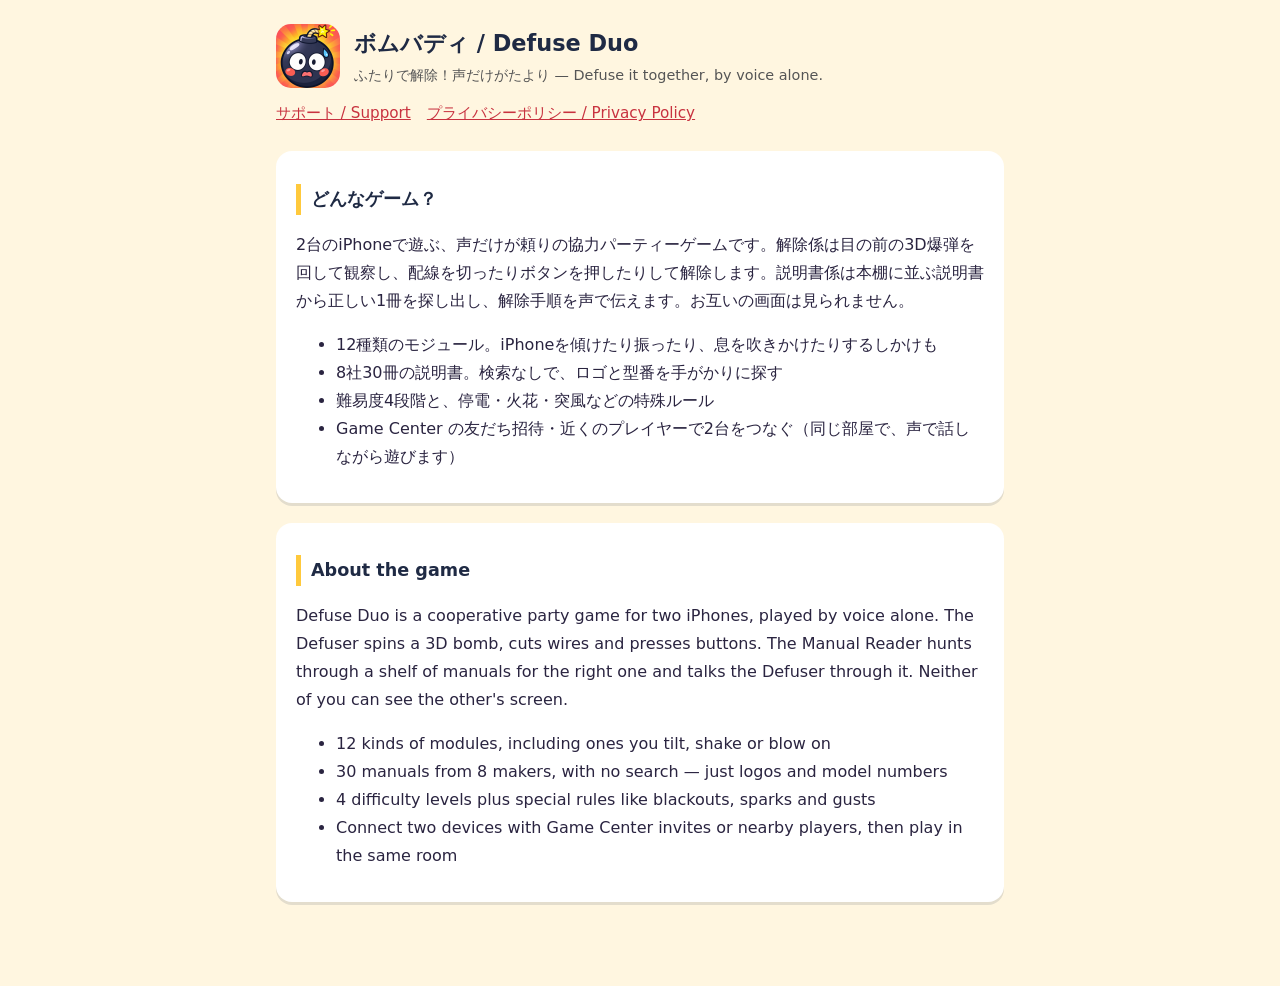
==== index.html @ a77b522b "サポート・プライバシーポリシーのページを公開 Co-Authored-By: Claude Opus 5.5 <noreply@anthropic.com>" ====
<!DOCTYPE html>
<html lang="ja">
<head>
  <meta charset="UTF-8">
  <meta name="viewport" content="width=device-width, initial-scale=1">
  <title>ボムバディ / Defuse Duo</title>
  <link rel="stylesheet" href="style.css">
</head>
<body>
<main>
  <header><img src="icon.png" alt=""><div><div class="name">ボムバディ / Defuse Duo</div><div class="sub">ふたりで解除！声だけがたより — Defuse it together, by voice alone.</div></div></header>
  <nav><a href="support.html">サポート / Support</a><a href="privacy.html">プライバシーポリシー / Privacy Policy</a></nav>

  <div class="card">
    <h2>どんなゲーム？</h2>
    <p>2台のiPhoneで遊ぶ、声だけが頼りの協力パーティーゲームです。解除係は目の前の3D爆弾を回して観察し、配線を切ったりボタンを押したりして解除します。説明書係は本棚に並ぶ説明書から正しい1冊を探し出し、解除手順を声で伝えます。お互いの画面は見られません。</p>
    <ul>
      <li>12種類のモジュール。iPhoneを傾けたり振ったり、息を吹きかけたりするしかけも</li>
      <li>8社30冊の説明書。検索なしで、ロゴと型番を手がかりに探す</li>
      <li>難易度4段階と、停電・火花・突風などの特殊ルール</li>
      <li>Game Center の友だち招待・近くのプレイヤーで2台をつなぐ（同じ部屋で、声で話しながら遊びます）</li>
    </ul>
  </div>

  <div class="card" lang="en">
    <h2>About the game</h2>
    <p>Defuse Duo is a cooperative party game for two iPhones, played by voice alone. The Defuser spins a 3D bomb, cuts wires and presses buttons. The Manual Reader hunts through a shelf of manuals for the right one and talks the Defuser through it. Neither of you can see the other's screen.</p>
    <ul>
      <li>12 kinds of modules, including ones you tilt, shake or blow on</li>
      <li>30 manuals from 8 makers, with no search — just logos and model numbers</li>
      <li>4 difficulty levels plus special rules like blackouts, sparks and gusts</li>
      <li>Connect two devices with Game Center invites or nearby players, then play in the same room</li>
    </ul>
  </div>
</main>
</body>
</html>
---- style.css ----
:root { --navy: #1F2A44; --cream: #FFF6E0; --coral: #FF5A5F; --sun: #FFC93C; --ink: #2A2440; }
* { box-sizing: border-box; }
body { margin: 0; font-family: "Hiragino Maru Gothic ProN", "Hiragino Sans", "Noto Sans JP", system-ui, sans-serif; line-height: 1.75; background: var(--cream); color: var(--ink); }
main { max-width: 760px; margin: 0 auto; padding: 24px 16px 64px; }
header { display: flex; align-items: center; gap: 14px; margin-bottom: 8px; }
header img { width: 64px; height: 64px; border-radius: 15px; }
header .name { font-size: 1.4rem; font-weight: 800; color: var(--navy); }
header .sub { font-size: .9rem; color: #555; }
nav { display: flex; flex-wrap: wrap; gap: 8px 16px; margin: 12px 0 24px; font-size: .95rem; }
nav a, a { color: #C8323F; }
h1 { font-size: 1.5rem; color: var(--navy); margin: 1.2rem 0 .3rem; }
h2 { font-size: 1.1rem; color: var(--navy); margin-top: 1.8rem; border-left: 5px solid var(--sun); padding-left: 10px; }
.updated { color: #666; font-size: .85rem; }
.card { background: #fff; border-radius: 16px; padding: 4px 20px 16px; margin: 20px 0; box-shadow: 0 3px 0 rgba(31,42,68,.12); }
hr { border: 0; border-top: 2px dashed #e6d7b0; margin: 40px 0; }
table { border-collapse: collapse; width: 100%; font-size: .95rem; }
th, td { text-align: left; vertical-align: top; padding: 6px 8px; border-bottom: 1px solid #eee; }
th { width: 32%; color: #555; font-weight: 600; }
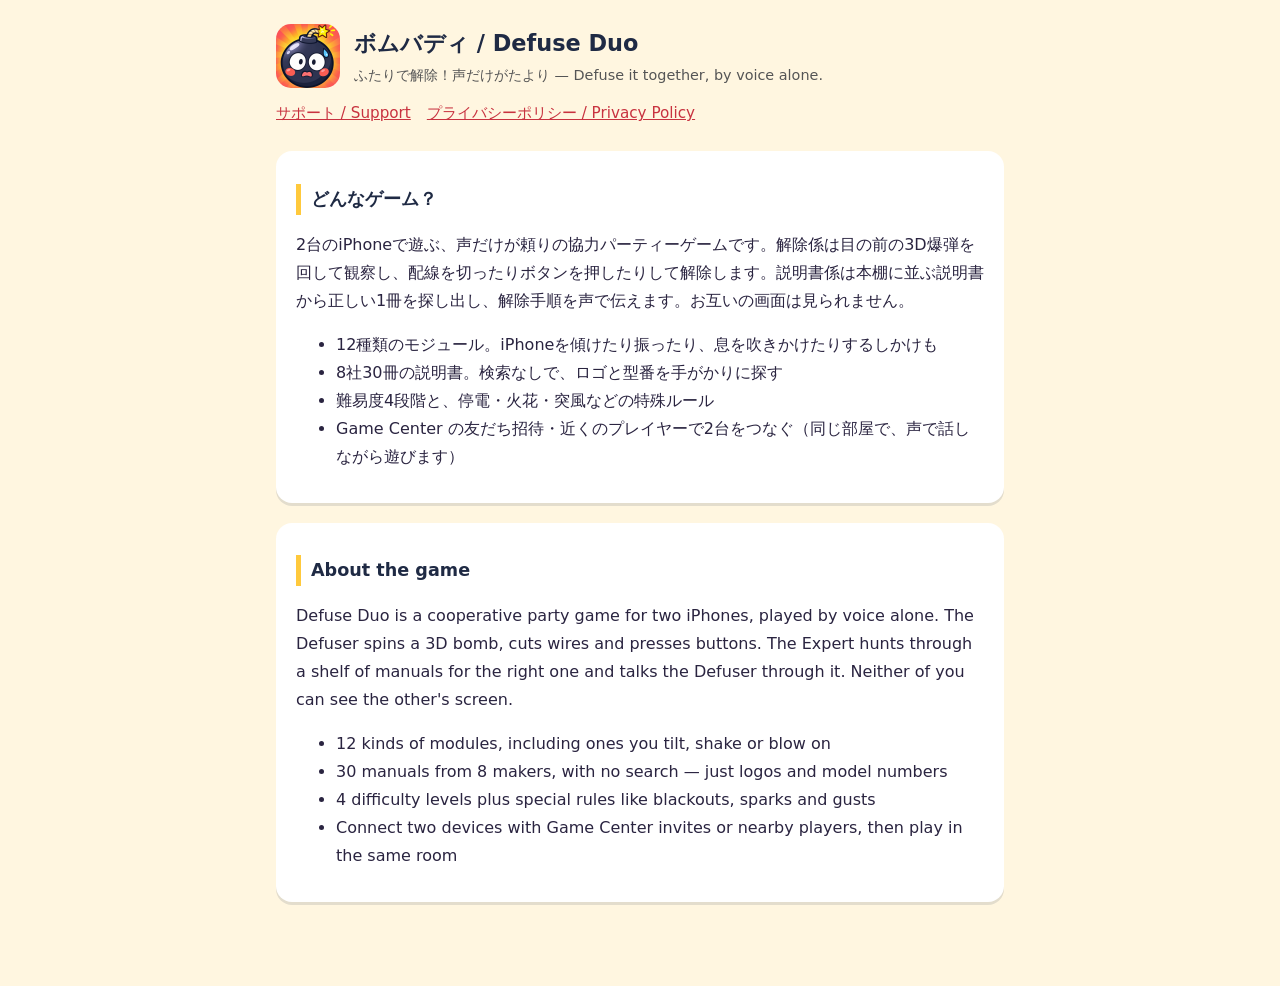
==== commit e995b2f1: "英語の役割名をアプリに合わせる Co-Authored-By: Claude Opus 5.5 <noreply@anthropic.com>" ====
--- a/index.html
+++ b/index.html
@@ -24,7 +24,7 @@
 
   <div class="card" lang="en">
     <h2>About the game</h2>
-    <p>Defuse Duo is a cooperative party game for two iPhones, played by voice alone. The Defuser spins a 3D bomb, cuts wires and presses buttons. The Manual Reader hunts through a shelf of manuals for the right one and talks the Defuser through it. Neither of you can see the other's screen.</p>
+    <p>Defuse Duo is a cooperative party game for two iPhones, played by voice alone. The Defuser spins a 3D bomb, cuts wires and presses buttons. The Expert hunts through a shelf of manuals for the right one and talks the Defuser through it. Neither of you can see the other's screen.</p>
     <ul>
       <li>12 kinds of modules, including ones you tilt, shake or blow on</li>
       <li>30 manuals from 8 makers, with no search — just logos and model numbers</li>
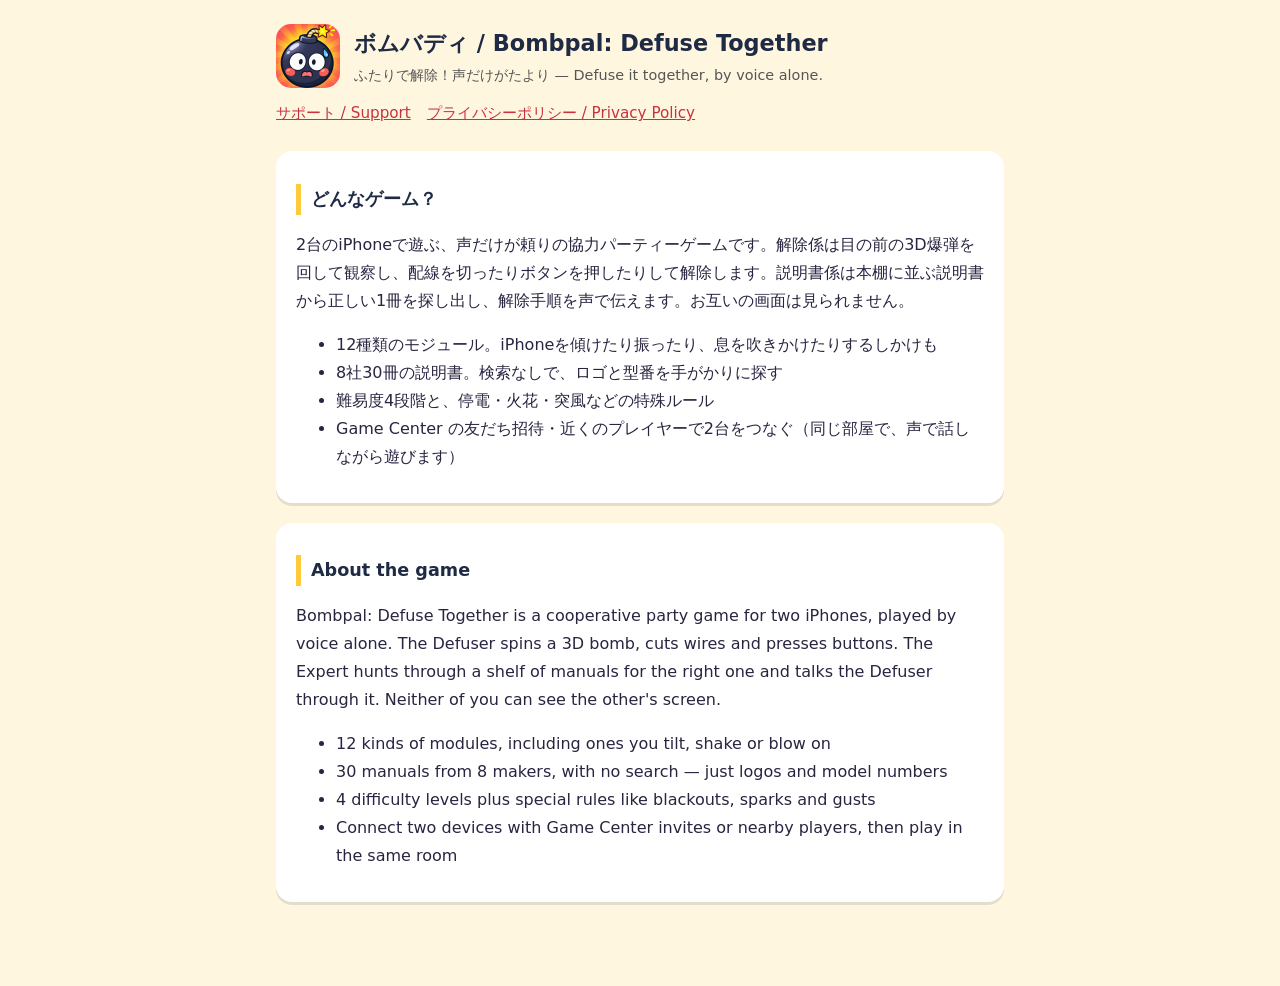
==== commit 8a0d3ce4: "英語名を Bombpal: Defuse Together に変更 Co-Authored-By: Claude Opus 5.5 <noreply@anthropic.com>" ====
--- a/index.html
+++ b/index.html
@@ -3,12 +3,12 @@
 <head>
   <meta charset="UTF-8">
   <meta name="viewport" content="width=device-width, initial-scale=1">
-  <title>ボムバディ / Defuse Duo</title>
+  <title>ボムバディ / Bombpal: Defuse Together</title>
   <link rel="stylesheet" href="style.css">
 </head>
 <body>
 <main>
-  <header><img src="icon.png" alt=""><div><div class="name">ボムバディ / Defuse Duo</div><div class="sub">ふたりで解除！声だけがたより — Defuse it together, by voice alone.</div></div></header>
+  <header><img src="icon.png" alt=""><div><div class="name">ボムバディ / Bombpal: Defuse Together</div><div class="sub">ふたりで解除！声だけがたより — Defuse it together, by voice alone.</div></div></header>
   <nav><a href="support.html">サポート / Support</a><a href="privacy.html">プライバシーポリシー / Privacy Policy</a></nav>
 
   <div class="card">
@@ -24,7 +24,7 @@
 
   <div class="card" lang="en">
     <h2>About the game</h2>
-    <p>Defuse Duo is a cooperative party game for two iPhones, played by voice alone. The Defuser spins a 3D bomb, cuts wires and presses buttons. The Expert hunts through a shelf of manuals for the right one and talks the Defuser through it. Neither of you can see the other's screen.</p>
+    <p>Bombpal: Defuse Together is a cooperative party game for two iPhones, played by voice alone. The Defuser spins a 3D bomb, cuts wires and presses buttons. The Expert hunts through a shelf of manuals for the right one and talks the Defuser through it. Neither of you can see the other's screen.</p>
     <ul>
       <li>12 kinds of modules, including ones you tilt, shake or blow on</li>
       <li>30 manuals from 8 makers, with no search — just logos and model numbers</li>
